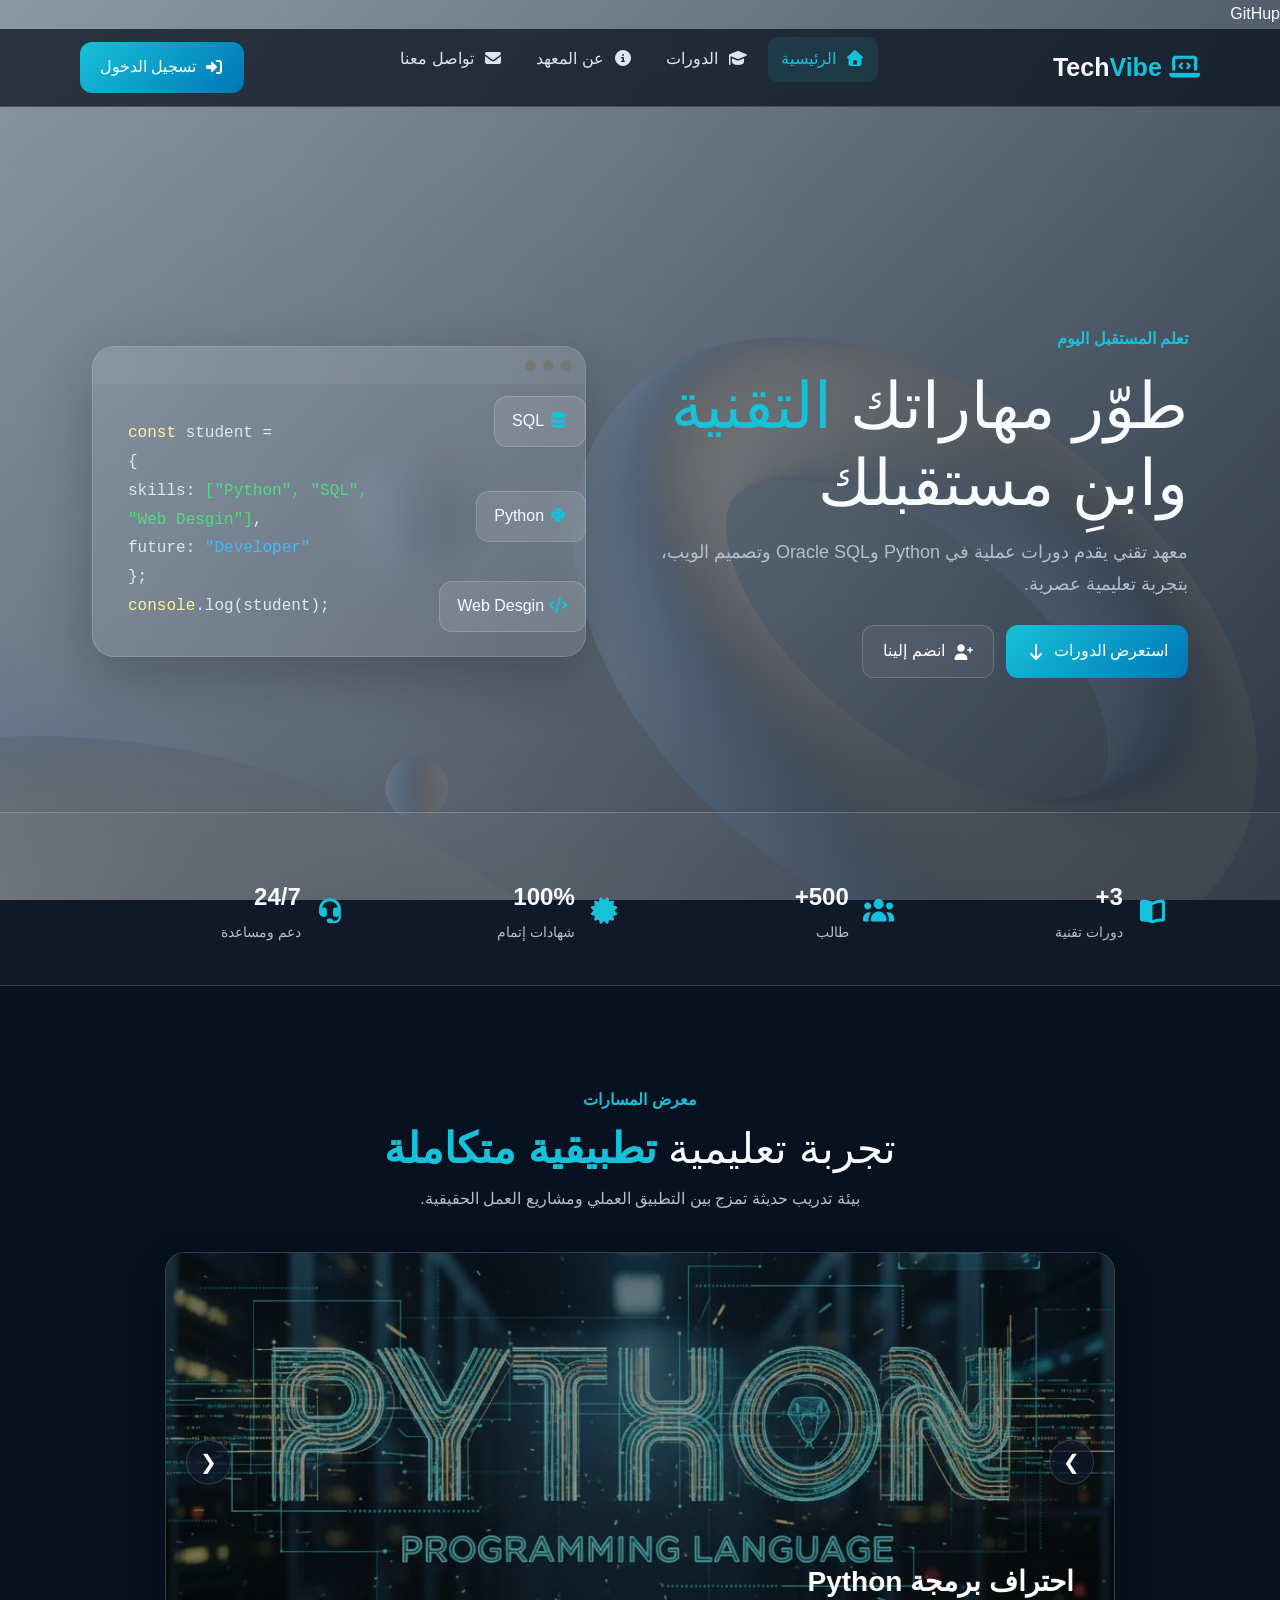
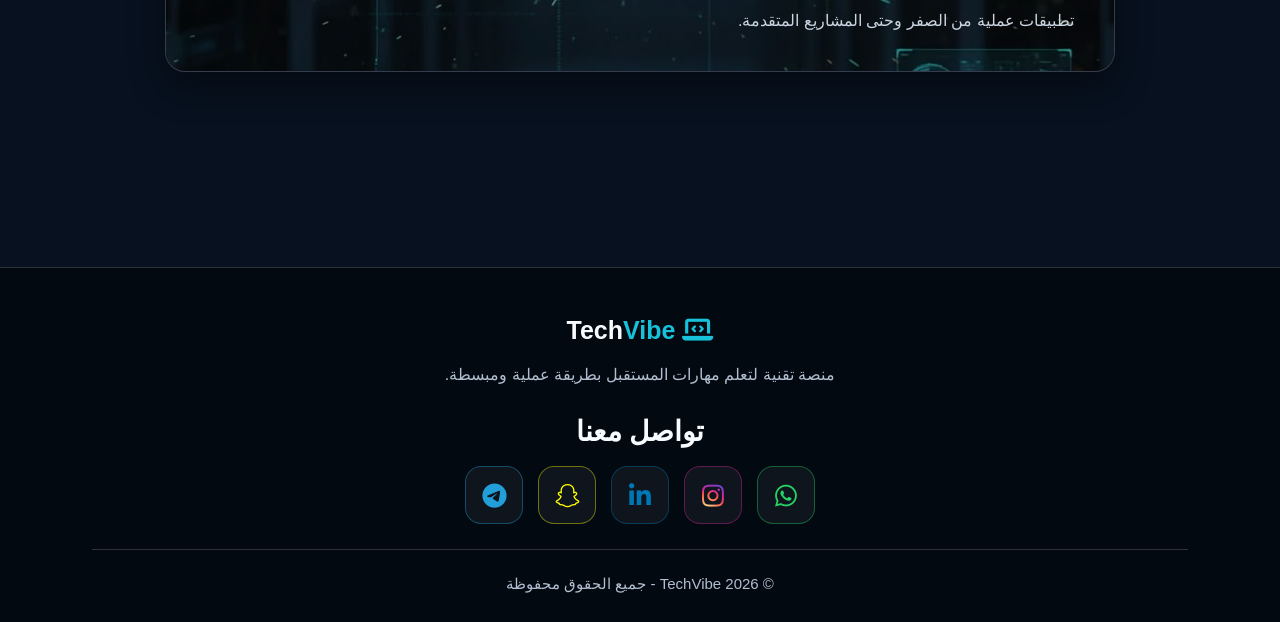
==== index.html @ a843b86e "Add files via upload" ====
<!DOCTYPE html>
<html lang="ar" dir="rtl">
<head>
  <meta charset="UTF-8">
  <meta name="viewport" content="width=device-width, initial-scale=1.0">
  <meta name="description" content="TechVibe - معهد دورات تقنية">
  <title>TechVibe | الرئيسية</title>
  <link rel="stylesheet" href="assets/bootstrap/bootstrap.rtl.min.css">
  <link rel="stylesheet" href="assets/fontawesome/css/all.min.css">
  <link rel="stylesheet" href="css/style.css">
</head>
<body>
<a href="https://githup.com">GitHup</a>
  <!-- شريط التنقل العلوي -->
  <header class="site-header">
    <nav class="navbar container" aria-label="التنقل الرئيسي">
      <a class="logo" href="index.html">
        <i class="fa-solid fa-laptop-code"></i> Tech<span>Vibe</span>
      </a>
      
      <button class="nav-toggle" type="button" aria-label="فتح القائمة" aria-expanded="false">
        <i class="fa-solid fa-bars"></i>
      </button>

      <ul class="nav-links">
        <li><a class="active" href="index.html"><i class="fa-solid fa-house"></i> الرئيسية</a></li>
        <li><a href="html/courses.html"><i class="fa-solid fa-graduation-cap"></i> الدورات</a></li>
        <li><a href="html/about.html"><i class="fa-solid fa-circle-info"></i> عن المعهد</a></li>
        <li><a href="html/contact.html"><i class="fa-solid fa-envelope"></i> تواصل معنا</a></li>
      </ul>

      <a class="login-btn" href="html/login.html">
        <i class="fa-solid fa-right-to-bracket"></i> تسجيل الدخول
      </a>
    </nav>
  </header>

  <main class="page">
    
    <!-- القسم الترحيبي Hero -->
    <section class="hero-section">
      <div class="container hero">
        <div>
          <span class="eyebrow">تعلم المستقبل اليوم</span>
          <h1>طوّر مهاراتك <span>التقنية</span> وابنِ مستقبلك</h1>
          <p>معهد تقني يقدم دورات عملية في Python وOracle SQL وتصميم الويب، بتجربة تعليمية عصرية.</p>
          <div class="actions">
            <a class="main-btn" href="html/courses.html">استعرض الدورات <i class="fa-solid fa-arrow-down"></i></a>
            <button class="outline-btn" id="openRegister" type="button">
              <i class="fa-solid fa-user-plus"></i> انضم إلينا
            </button>
          </div>
        </div>

        <div class="hero-art">
          <div class="code-card glass">
            <div class="window-bar"><i></i><i></i><i></i></div>
            <div class="code">
              <div><span class="p">const</span> student =</div>
              <div class="indent">{</div>
              <div class="indent2">skills: <span class="g">["Python", "SQL", <br> "Web Desgin"]</span>,</div>
              <div class="indent2">future: <span class="b">"Developer"</span></div>
              <div class="indent">};</div>
              <div><span class="p">console</span>.log(student);</div>
            </div>
          </div>
          <div class="float one"><i class="fa-brands fa-python"></i> Python</div>
          <div class="float two"><i class="fa-solid fa-database"></i> SQL</div>
          <div class="float three"><i class="fa-solid fa-code"></i> Web Desgin</div>
        </div>
      </div>
    </section>

    <!-- شريط الإحصائيات -->
    <section class="stats">
  
      <div class="container row g-4 stats-grid">
        <div class="col-6 col-lg-3">
        <div class="stat"><i class="fa-solid fa-book-open"></i><div> <strong>3+</strong><small>دورات تقنية</small></div></div>
        </div>
        <div class="col-6 col-lg-3">
          <div class="stat"><i class="fa-solid fa-users"></i><div><strong>500+</strong><small>طالب</small></div></div>
        </div>
       <div class="col-6 col-lg-3">
          <div class="stat"><i class="fa-solid fa-certificate"></i><div><strong>100%</strong><small>شهادات إتمام</small></div></div>
        </div>
        <div class="col-6 col-lg-3">
          <div class="stat"><i class="fa-solid fa-headset"></i><div><strong>24/7</strong><small>دعم ومساعدة</small></div></div>
          
          
        </div>
      </div>
    </section>
    <!-- قسم السلايدر التفاعلي البسيط والمضمون -->
<section class="page-section" style="margin-top: 20px;">
  <div class="container">
    
    <div class="section-head text-center">
      <span class="section-label">معرض المسارات</span>
      <h2>تجربة تعليمية <strong>تطبيقية متكاملة</strong></h2>
      <p>بيئة تدريب حديثة تمزج بين التطبيق العملي ومشاريع العمل الحقيقية.</p>
    </div>

    <div class="simple-slider">
      <!-- الشريحة 1 -->
      <div class="slide-item active">
        <img src="images/python.jpg" alt="Python">
        <div class="slide-text">
          <h3>احتراف برمجة Python</h3>
          <p>تطبيقات عملية من الصفر وحتى المشاريع المتقدمة.</p>
        </div>
      </div>

      <!-- الشريحة 2 -->
      <div class="slide-item">
        <img src="images/sql.jpg" alt="SQL">
        <div class="slide-text">
          <h3>هندسة قواعد البيانات Oracle SQL</h3>
          <p>احتراف الاستعلامات وتحليل البيانات وربط الجداول.</p>
        </div>
      </div>

      <!-- الشريحة 3 -->
      <div class="slide-item">
        <img src="images/desginweb.jpg" alt="Web">
        <div class="slide-text">
          <h3>تصميم وتطوير واجهات الويب</h3>
          <p>بناء واجهات عصرية تفاعلية باستخدام أحدث التقنيات.</p>
        </div>
      </div>

      <!-- أزرار التنقل اليدوي -->
      <button class="slider-btn prev" type="button" onclick="changeSlide(-1)">&#10095;</button>
      <button class="slider-btn next" type="button" onclick="changeSlide(1)">&#10094;</button>
    </div>

  </div>
</section>


        
          

      




    
  </main>
  <!-- نافذة التسجيل السريع التفاعلية Modal -->
  <div class="modal fade" id="registerModal" tabindex="-1" aria-hidden="true">
    <div class="modal-dialog modal-dialog-centered">
      <div class="modal-content glass modal-tech">
        <div class="modal-header">
          <h2 class="modal-title">التسجيل في دورة</h2>
          <button type="button" class="btn-close btn-close-white" data-bs-dismiss="modal" aria-label="إغلاق"></button>
        </div>
        <div class="modal-body" id="modalContent">
          <div class="loading"><i class="fa-solid fa-spinner fa-spin"></i> جاري تحميل نموذج التسجيل...</div>
        </div>
      </div>
    </div>
  </div>
<footer class="footer">
    <div class="container">
      
      <!-- شعار المنصة ووصفها في المنتصف -->
      <div style="margin-bottom: 25px;">
        <a class="logo" href="index.html"><i class="fa-solid fa-laptop-code"></i> Tech<span>Vibe</span></a>
        <p style="color: var(--muted); margin-top: 8px;">منصة تقنية لتعلم مهارات المستقبل بطريقة عملية ومبسطة.</p>
      </div>

      <!-- قسم تواصل معنا والأيقونات متمركز في الوسط تماماً -->
      <div class="social-section">
        <h2>تواصل معنا</h2>
        <div class="social-icons">
          <a href="#" class="icon-btn telegram" aria-label="telegram"><i class="fa-brands fa-telegram"></i></a>
          <a href="#" class="icon-btn snapchat" aria-label="Snapchat"><i class="fa-brands fa-snapchat"></i></a>
          <a href="#" class="icon-btn linkedin" aria-label="LinkedIn"><i class="fa-brands fa-linkedin-in"></i></a>
          <a href="#" class="icon-btn instagram" aria-label="Instagram"><i class="fa-brands fa-instagram"></i></a>
          <a href="#" class="icon-btn whatsapp" aria-label="WhatsApp"><i class="fa-brands fa-whatsapp"></i></a>
        </div>
      </div>

      <!-- سطر الحقوق ممتد في سطر واحد بعرض الشاشة أسفلهم -->
      <div class="copyright">
        <p>© 2026 TechVibe - جميع الحقوق محفوظة</p>
      </div>

    </div>
  </footer>
  <!-- تنبيه Toast السريع -->
  <div class="toast-container position-fixed bottom-0 start-0 p-3" style="z-index: 4000">
    <div id="toast" class="toast text-bg-dark border-0" role="status" aria-live="polite" aria-atomic="true">
      <div class="d-flex">
        <div class="toast-body">
          <i class="fa-solid fa-circle-check toast-icon"></i>
          <span id="toastMessage"></span>
        </div>
        <button type="button" class="btn-close btn-close-white me-2 m-auto" data-bs-dismiss="toast" aria-label="إغلاق"></button>
      </div>
    </div>
  </div>

  <!-- مكتبات وسكربتات التشغيل -->
  <script src="assets/jquery/jquery-3.7.1.min.js"></script>
  <script src="assets/bootstrap/bootstrap.bundle.min.js"></script>
  <script src="js/script.js"></script>
</body>
</html>
---- css/style.css ----
/* ============================================================
   الجزء 1: المتغيرات العامة ونظام الألوان وشريط التنقل العلوي
   ============================================================ */

/* المتغيرات الأساسية للموقع والتأثير الزجاجي */
:root {
  --primary: #16c1d9;
  --primary2: #0077b6;
  --accent: #8b5cf6;
  --bg: #07111f;
  --glass: rgba(255, 255, 255, 0.09);
  --glass2: rgba(255, 255, 255, 0.14);
  --border: rgba(255, 255, 255, 0.16);
  --text: #f8fbff;
  --muted: #b2bfd0;
  --success: #35d07f;
}

/* إعادة تعيين المسافات العامة */
* {
  box-sizing: border-box;
  margin: 0;
  padding: 0;
}

html {
  scroll-behavior: smooth;
}

/* تنسيق جسم الصفحة والخلفية */
body {
  font-family: "Segoe UI", Tahoma, Arial, sans-serif;
  color: var(--text);
  background: var(--bg);
  min-height: 100vh;
  line-height: 1.8;
  background-image: linear-gradient(135deg, rgba(3, 10, 20, 0.2), rgba(7, 17, 31, 0.78)), url("../images/background.jpg");
  background-size: cover;
  background-position: center;
  background-attachment: fixed;
}

a {
  text-decoration: none;
  color: inherit;
}

/* حاوية المحتوى الرئيسية */
.container {
  width: min(1120px, 92%);
  margin: auto;
}

/* شريط التنقل العلوي الثابت مع تمويه زجاجي */
.site-header {
  position: sticky;
  top: 0;
  z-index: 1000;
  background: rgba(5, 14, 26, 0.72);
  backdrop-filter: blur(20px);
  -webkit-backdrop-filter: blur(20px);
  border-bottom: 1px solid var(--border);
}

.navbar {
  min-height: 76px;
  display: flex;
  align-items: center;
  justify-content: space-between;
  gap: 25px;
}

.logo {
  font-size: 25px;
  font-weight: 800;
  white-space: nowrap;
}

.logo i,
.logo span {
  color: var(--primary);
}

/* زر القائمة للموبايل */
.nav-toggle {
  display: none;
  background: transparent;
  color: #fff;
  border: 1px solid var(--border);
  border-radius: 10px;
  padding: 9px 12px;
  font-size: 20px;
}

/* روابط القائمة العلوية */
.nav-links {
  display: flex;
  align-items: center;
  gap: 7px;
  list-style: none;
}

.nav-links a {
  display: block;
  padding: 8px 13px;
  border-radius: 10px;
  color: #dce6f2;
  transition: 0.25s;
}

.nav-links a:hover,
.nav-links a.active {
  color: var(--primary);
  background: rgba(22, 193, 217, 0.11);
}

.nav-links i {
  margin-left: 5px;
}
/* ============================================================
   الجزء 2: الأزرار والواجهة الترحيبية وبطاقة الكود
   ============================================================ */

/* الأزرار الأساسية والتفاعلية */
.login-btn,
.main-btn {
  display: inline-flex;
  align-items: center;
  justify-content: center;
  gap: 8px;
  border: 0;
  border-radius: 12px;
  padding: 11px 20px;
  background: linear-gradient(135deg, var(--primary), var(--primary2));
  color: #fff;
  cursor: pointer;
  transition: 0.25s;
}

.login-btn:hover,
.main-btn:hover {
  transform: translateY(-5px);
  box-shadow: 0 10px 15px rgba(255, 228, 50, 0.629);
}

/* أزرار الإطار المفرغ */
.outline-btn {
  display: inline-flex;
  align-items: center;
  gap: 8px;
  border: 1px solid var(--border);
  border-radius: 12px;
  padding: 11px 20px;
  background: rgba(255, 255, 255, 0.05);
  color: #fff;
  cursor: pointer;
}

.outline-btn:hover {
  border-color: var(--primary);
  color: var(--primary);
}

/* تباعد الأقسام العامة */
.page {
  padding: 85px 0;
  min-height: calc(100vh - 76px);
}

.hero-section {
  min-height: 620px;
  display: flex;
  align-items: center;
}

.hero {
  display: grid;
  grid-template-columns: 1.05fr 0.95fr;
  gap: 55px;
  align-items: center;
}

.eyebrow,
.section-label {
  color: var(--primary);
  font-weight: 700;
}

.hero h1 {
  font-size: clamp(42px, 5vw, 68px);
  line-height: 1.2;
  margin: 14px 0;
}

.hero h1 span {
  color: var(--primary);
}

.hero p {
  color: var(--muted);
  font-size: 18px;
  max-width: 650px;
  margin-bottom: 25px;
}

.actions {
  display: flex;
  gap: 12px;
  flex-wrap: wrap;
}

/* كروت وتأثيرات الزجاج */
.glass {
  background: var(--glass);
  border: 1px solid var(--border);
  backdrop-filter: blur(18px);
  -webkit-backdrop-filter: blur(18px);
  box-shadow: 0 20px 55px rgba(0, 0, 0, 0.22);
}

.code-card {
  border-radius: 22px;
  overflow: hidden;
}

.window-bar {
  padding: 13px;
  display: flex;
  gap: 7px;
  background: rgba(255, 255, 255, 0.05);
}

.window-bar i {
  width: 11px;
  height: 11px;
  border-radius: 50%;
  background: #777;
}

.code {
  padding: 35px;
  font-family: Consolas, "Courier" , monospace;
  color: #dce7f3;
  direction: ltr !important;
  text-align: left !important;
}

.code .p { color:#fdf497; }
.code .g { color: #4ade80; }
.code .b { color: #38bdf8; }

.indent { padding-right: 25px; padding-right: 0 !important; }
.indent2 { padding-right: 50px; padding-right: 0 !important; }

/* العناصر العائمة الزخرفية */
.float {
  position: absolute;
  padding: 10px 17px;
  border-radius: 13px;
  background: rgba(255, 255, 255, 0.1);
  border: 1px solid var(--border);
  backdrop-filter: blur(14px);
}

.hero-art { position: relative; }
.float.two { top: 50px; right: 0; }
.float.three { bottom: 25px; right: 0; }
.float.one {bottom:115px; }

.float i { color: var(--primary); }
/* ============================================================
   الجزء 3: قسم الإحصائيات، السلايدر التفاعلي، وبطاقات الكورسات
   ============================================================ */

/* شريط الإحصائيات */
.stats {
  padding: 30px 0;
  border-block: 1px solid var(--border);
  background: rgba(255, 255, 255, 0.035);
}

.stats-grid { margin: auto; }

.stat {
  height: 100%;
  display: flex;
  gap: 14px;
  align-items: center;
  padding: 8px;
}

.stat i { font-size: 25px; color: var(--primary); }
.stat strong { font-size: 24px; display: block; }
.stat small { color: var(--muted); }

/* رؤوس الأقسام */
.page-section { padding: 80px 0; }
.section-head { text-align: center; margin-bottom: 38px; }
.section-head h1,
.section-head h2 { font-size: 42px; line-height: 1.3; margin: 8px 0; }
.section-head strong, .about h1 strong { color: var(--primary); }
.section-head p { color: var(--muted); }

.wow-ready { border-radius: 22px; padding: 14px; }

/* السلايدر التفاعلي */
.fallback-slider {
  position: relative;
  overflow: hidden;
  border-radius: 18px;
  min-height: 350px;
}

.slide {
  display: none;
  min-height: 350px;
  padding: 70px 35px;
  text-align: center;
  background-size: cover;
  background-position: center;
}

.slide.active { display: grid; place-items: center; }
.slide h2 { font-size: 40px; }
.slide p { color: #d6deea; font-size: 18px; }

.slide-tag {
  display: inline-block;
  padding: 4px 12px;
  border-radius: 20px;
  border: 1px solid var(--border);
  background: rgba(0, 0, 0, 0.25);
  color: var(--primary);
  margin-bottom: 10px;
}

.slider-controls {
  position: absolute;
  inset: 0;
  display: flex;
  align-items: center;
  justify-content: space-between;
  padding: 0 15px;
  pointer-events: none;
}

.slider-controls button {
  pointer-events: auto;
  border: 1px solid var(--border);
  background: rgba(0, 0, 0, 0.35);
  color: #fff;
  border-radius: 50%;
  width: 44px;
  height: 44px;
  cursor: pointer;
  font-size: 28px;
}

.dots { text-align: center; margin-top: 12px; }
.dots button {
  width: 9px;
  height: 9px;
  border: 0;
  border-radius: 50%;
  margin: 0 4px;
  background: #708094;
  cursor: pointer;
}
.dots button.active { background: var(--primary); }

.mini-card i { font-size: 30px; color: var(--primary); margin-bottom: 12px; }
.mini-card p, .muted-text { color: var(--muted); }

.course-aside {
  display: flex;
  gap: 12px;
  align-items: center;
  padding: 15px 18px;
  border-radius: 14px;
  margin-bottom: 25px;
  color: var(--muted);
}
.course-aside i { color: var(--primary); }

/* بطاقات الكورسات المولدة بالجافاسكريبت */
#coursesContainer { margin-bottom: 30px; }

.course-card {
  height: 100%;
  overflow: hidden;
  border-radius: 20px;
  background: var(--glass);
  border: 1px solid var(--border);
  backdrop-filter: blur(16px);
  transition: 0.3s;
}

.course-card:hover {
  transform: translateY(-7px);
  border-color: rgba(22, 193, 217, 0.5);
}
/* بطاقة الكورس المستطيلة */
.course-card {
  display: flex;
  flex-direction: column;
  height: 100%;
  border-radius: 18px;
  overflow: hidden;
  border: 1px solid var(--border);
  background: var(--glass);
  backdrop-filter: blur(14px);
  transition: transform 0.3s ease, border-color 0.3s ease, box-shadow 0.3s ease;
}

.course-card:hover {
  transform: translateY(-6px);
  border-color: var(--primary);
  box-shadow: 0 12px 30px rgba(0, 0, 0, 0.25);
}

/* حاوية صورة رأس البطاقة */
.course-thumb {
  width: 100%;
  height: 190px;
  overflow: hidden;
  position: relative;
  background: rgba(0, 0, 0, 0.2);
}

.course-thumb img {
  width: 100%;
  height: 100%;
  object-fit: cover;
  transition: transform 0.4s ease;
}

.course-card:hover .course-thumb img {
  transform: scale(1.05);
}

/* محتوى البطاقة */
.course-body {
  padding: 22px;
  display: flex;
  flex-direction: column;
  flex-grow: 1;
  text-align: right;
}

.course-body h3 {
  font-size: 20px;
  margin-bottom: 10px;
}

.course-body p {
  color: var(--muted);
  font-size: 14.5px;
  line-height: 1.6;
  flex-grow: 1; /* يضمن تماثل ارتفاع النصوص بين البطاقات الثلاث */
  margin-bottom: 16px;
}

.course-icon {
  height: 175px;
  display: grid;
  place-items: center;
  font-size: 70px;
  background: linear-gradient(135deg, rgba(22, 193, 217, 0.13), rgba(139, 92, 246, 0.13));
}

.python { color: #ffd43b; }
.oracle { color: #ff5349; }
.web { color: #38bdf8; }

.course-body { padding: 23px; }
.course-body h3 { font-size: 22px; }
.course-body p { color: var(--muted); min-height: 65px; }

.meta {
  display: flex;
  justify-content: space-between;
  gap: 8px;
  flex-wrap: wrap;
  border-top: 1px solid var(--border);
  padding-top: 13px;
  margin-top: 15px;
  color: var(--muted);
  font-size: 14px;
}

.course-body .main-btn { width: 100%; margin-top: 18px; }
/* ============================================================
   الجزء 4: الجداول، حقول النماذج، وصفحات التسجيل والتفاصيل
   ============================================================ */

/* تنسيق الجداول */
.schedule-section { padding-top: 35px; }
.table-wrap { border-radius: 18px; overflow: hidden; padding: 5px; }
.table-wrap .table {
  --bs-table-bg: transparent;
  --bs-table-striped-bg: rgba(255, 255, 255, 0.03);
  --bs-table-hover-bg: rgba(22, 193, 217, 0.08);
  color: #fff;
}
.table-wrap .table th,
.table-wrap .table td { border-color: var(--border); }

/* بطاقات النماذج */
.form-card,
.login-card,
.detail-card {
  max-width: 780px;
  margin: auto;
  padding: 35px;
  border-radius: 22px;
}

.form-group { margin-bottom: 18px; }
.form-group label { display: block; margin-bottom: 7px; }

/* حقول الإدخال الزجاجية */
.form-control {
  width: 100%;
  padding: 12px 14px;
  border-radius: 11px;
  border: 1px solid var(--border);
  outline: none;
  background: rgba(255, 255, 255, 0.06);
  color: #fff;
}

.form-control:focus {
  border-color: var(--primary);
  box-shadow: 0 0 0 0.2rem rgba(22, 193, 217, 0.12);
}

.form-control option { color: #111; }
.form-check-input { background-color: rgba(255, 255, 255, 0.08); border-color: var(--border); }
textarea.form-control { resize: vertical; }

/* كرت تسجيل الدخول */
.login-card { max-width: 500px; text-align: center; }
.login-icon, .feature-icon { display: grid; place-items: center; }
.login-icon {
  width: 78px;
  height: 78px;
  margin: 0 auto 18px;
  border-radius: 50%;
  background: rgba(22, 193, 217, 0.12);
  color: var(--primary);
  font-size: 30px;
}
.login-card .form-group label{
display: block;
text-align: left;
}

.input-wrap { position: relative; }
.input-wrap > i { position: absolute; right: 15px; top: 19px; color: var(--primary); z-index: 2; }
.input-wrap input { padding-right: 44px; }
.full { width: 100%; }

/* شبكة التسجيل والجانب التعريفي */
.auth-grid { display: grid; grid-template-columns: 1fr 1fr; gap: 25px; align-items: stretch; }

.auth-link { text-align: center; margin-top: 20px; color: var(--muted); }
.auth-link a { color: var(--primary); font-weight: 700; }

/* شبكة صفحة عن المعهد والاتصال */
.about-grid { display: grid; grid-template-columns: 1fr 1fr; gap: 35px; align-items: center; }
.about h1 { font-size: 44px; line-height: 1.35; margin: 10px 0 20px; }
.about p { color: var(--muted); margin-bottom: 15px; }

.features { display: grid; gap: 16px; }
.feature { display: flex; gap: 15px; padding: 20px; border-radius: 16px; }
.feature-icon {
  width: 52px;
  height: 52px;
  min-width: 52px;
  border-radius: 13px;
  background: rgba(22, 193, 217, 0.1);
  color: var(--primary);
}
.feature h3 { font-size: 18px; }
.feature p { margin: 0; color: var(--muted); }

.contact-grid { display: grid; grid-template-columns: 0.8fr 1.2fr; gap: 25px; align-items: start; }
.contact-info { display: grid; gap: 14px; }
.contact-item { display: flex; align-items: center; gap: 15px; padding: 18px; border-radius: 16px; }
.contact-item > i {
  width: 45px;
  height: 45px;
  border-radius: 12px;
  background: rgba(22, 193, 217, 0.1);
  color: var(--primary);
  display: grid;
  place-items: center;
  font-size: 20px;
}
.course-card,
.form-card{
  max-width: 500px !important;
  width: 100%;
  margin: 0 auto !important;
}
.contact-item h3 { font-size: 17px; }
.contact-item p { color: var(--muted); margin: 0; direction: ltr; display: inline-block; }

/* صفحة تفاصيل الدورة التدريبية */
.detail-card h1 { font-size: 42px; margin: 10px 0; }
.detail-card > p { color: var(--muted); }
.detail-list { list-style: none; padding: 0; margin: 25px 0; }
.detail-list li { margin: 9px 0; }
.detail-list i { color: var(--success); margin-left: 8px; }
.back { background: transparent; border: 0; color: var(--primary); cursor: pointer; margin-bottom: 20px; }

.detail-top .course-icon { width: 90px; height: 90px; border-radius: 18px; flex: none; font-size: 42px; }
.detail-actions { display: flex; gap: 10px; flex-wrap: wrap; }

/* ============================================================
   الجزء 5: الفوتر الموحد بالوسط، الأيقونات الملونة، وشاشات الموبايل
   ============================================================ */

/* تنسيق الفوتر العام في منتصف الصفحة */
.footer {
  padding: 40px 0 25px;
  background: rgba(3, 9, 17, 0.92);
  border-top: 1px solid var(--border);
  text-align: center;
}

/* قسم تواصل معنا الموحد */
.social-section {
  display: flex;
  flex-direction: column;
  align-items: center;
  margin-bottom: 25px;
}

.social-section h2,
.social-section h3 {
  font-size: 28px;
  margin-bottom: 18px;
  color: var(--text);
  font-weight: 700;
}

.social-icons {
  display: flex;
  justify-content: center;
  align-items: center;
  gap: 15px;
  direction: ltr; /* الترتيب:  تليجرام سناب، لينكد إن، إنستغرام، واتساب */
}

/* المربع الزجاجي الموحد للأيقونات */
.icon-btn {
  width: 58px;
  height: 58px;
  background: rgba(255, 255, 255, 0.05);
  border: 1px solid var(--border);
  border-radius: 16px;
  display: inline-flex;
  align-items: center;
  justify-content: center;
  font-size: 25px;
  text-decoration: none;
  backdrop-filter: blur(12px);
  -webkit-backdrop-filter: blur(12px);
  transition: transform 0.3s cubic-bezier(0.175, 0.885, 0.32, 1.275), 
              border-color 0.3s ease, 
              box-shadow 0.3s ease;
}

.icon-btn:hover {
  transform: translateY(-5px) scale(1.07);
}

/* 1. إنستغرام: تدرج لوني دقيق داخل الخط فقط */
.icon-btn.instagram i {
  display: inline-block !important;
  background: radial-gradient(circle at 30% 107%, #fdf497 0%, #fd5949 45%, #d6249f 60%, #285aeb 90%) !important;
  -webkit-background-clip: text !important;
  background-clip: text !important;
  -webkit-text-fill-color: transparent !important;
  color: transparent !important;
}
.icon-btn.instagram { border-color: rgba(214, 36, 159, 0.4); }
.icon-btn.instagram:hover { box-shadow: 0 0 18px rgba(214, 36, 159, 0.5); }

/* 2. واتساب الأخضر الثابت */
.icon-btn.whatsapp i { color: #25D366 !important; }
.icon-btn.whatsapp { border-color: rgba(37, 211, 102, 0.4); }
.icon-btn.whatsapp:hover { box-shadow: 0 0 18px rgba(37, 211, 102, 0.5); }

/* 3. لينكد إن الأزرق الثابت */
.icon-btn.linkedin i { color: #0077B5 !important; }
.icon-btn.linkedin { border-color: rgba(0, 119, 181, 0.4); }
.icon-btn.linkedin:hover { box-shadow: 0 0 18px rgba(0, 119, 181, 0.5); }

/* 4. سناب شات الأصفر الثابت */
.icon-btn.snapchat i { color: #FFFC00 !important; }
.icon-btn.snapchat { border-color: rgba(255, 252, 0, 0.4); }
.icon-btn.snapchat:hover { box-shadow: 0 0 18px rgba(255, 252, 0, 0.5); }

/* 5. تيلجرام السماوي الثابت */
.icon-btn.telegram i{
    color: #229ed9 !important;
}
.icon-btn.telegram{
    border-color: rgba(34, 158, 217, 0.4);
}
.icon-btn.telegram:hover{
    border-color:#229ed9 ;
    box-shadow: 0 0 18px rgba(34, 158, 217, 0.4);
}

/* سطر الحقوق ممتد في سطر واحد بعرض الشاشة أسفل الأيقونات */
.copyright {
  width: 100%;
  border-top: 1px solid var(--border);
  padding-top: 20px;
  margin-top: 20px;
}

.copyright p {
  margin: 0;
  color: var(--muted);
  font-size: 15px;
  white-space: nowrap; /* يمنع نزول النص لسطرين */
}

/* النوافذ المنبثقة والتوست */
.modal-tech {
  background: rgba(9, 22, 37, 0.94) !important;
  color: #fff;
  border: 1px solid var(--border);
  backdrop-filter: blur(18px);
}
.modal-tech .modal-header { border-bottom-color: var(--border); }
.modal-tech .modal-footer { border-top-color: var(--border); }

.loading { text-align: center; padding: 30px; color: var(--muted); }
.loading i { color: var(--primary); margin-left: 7px; }
.toast-icon { color: var(--success); margin-left: 8px; }

/* التجاوب مع شاشات التابلت والموبايل (Responsive Queries) */
@media (max-width: 900px) {
  .nav-toggle { display: block; }
  .nav-links {
    display: none;
    position: absolute;
    top: 76px;
    right: 4%;
    left: 4%;
    padding: 12px;
    flex-direction: column;
    align-items: stretch;
    background: rgba(5, 14, 26, 0.96);
    border: 1px solid var(--border);
    border-radius: 14px;
  }
  .nav-links.open { display: flex; }
  .login-btn { display: none; }
  .hero { grid-template-columns: 1fr; text-align: center; }
  .hero p { margin-inline: auto; }
  .actions { justify-content: center; }
    .hero-art { margin-top: 20px; }
  .contact-grid,
  .about-grid { grid-template-columns: 1fr; }
}

@media (max-width: 600px) {
  .page { padding: 60px 0; }
  .page-section { padding: 55px 0; }
  .hero-section { min-height: auto; }
  .hero h1 { font-size: 40px; }
  .section-head h1,
  .section-head h2,
  .about h1,
  .detail-card h1 { font-size: 34px; }
  .form-card,
  .login-card,
  .detail-card { padding: 23px; }
  .code { font-size: 12px; padding: 22px; }
  .float { font-size: 13px; padding: 7px 11px; }
  .float.one { top: 10px; }
  .float.two { bottom: 10px; }
  .fallback-slider,
  .slide { min-height: 280px; }
  .slide h2 { font-size: 30px; }
  .contact-grid { gap: 18px; }
  .navbar { gap: 10px; }
}/* تنسيق السلايدر البسيط والمستقل */
.simple-slider {
  position: relative;
  max-width: 950px;
  height: 420px;
  margin: 30px auto;
  border-radius: 20px;
  overflow: hidden;
  border: 1px solid var(--border);
  box-shadow: 0 15px 35px rgba(0, 0, 0, 0.4);
  background: #0f172a;
}

.slide-item {
  position: absolute;
  inset: 0;
  opacity: 0;
  visibility: hidden;
  transition: opacity 0.6s ease-in-out, visibility 0.6s ease;
}

.slide-item.active {
  opacity: 1;
  visibility: visible;
}

.slide-item img {
  width: 100%;
  height: 100%;
  object-fit: cover;
  filter: brightness(0.6); /* تعتيم لإبراز النصوص */
}

.slide-text {
  position: absolute;
  bottom: 35px;
  right: 40px;
  left: 40px;
  text-align: right;
  z-index: 2;
}

.slide-text h3 {
  font-size: 28px;
  font-weight: 700;
  color: #ffffff;
  margin-bottom: 8px;
}

.slide-text p {
  font-size: 16px;
  color: #cbd5e1;
  margin: 0;
}

/* أزرار الأسهم */
.slider-btn {
  position: absolute;
  top: 50%;
  transform: translateY(-50%);
  background: rgba(15, 23, 42, 0.7);
  color: #fff;
  border: 1px solid var(--border);
  width: 45px;
  height: 45px;
  border-radius: 50%;
  font-size: 20px;
  cursor: pointer;
  z-index: 5;
  display: flex;
  align-items: center;
  justify-content: center;
  transition: 0.3s;
}

.slider-btn:hover {
  background: var(--primary);
  color: #000;
}

.slider-btn.prev { right: 20px; }
.slider-btn.next { left: 20px; }
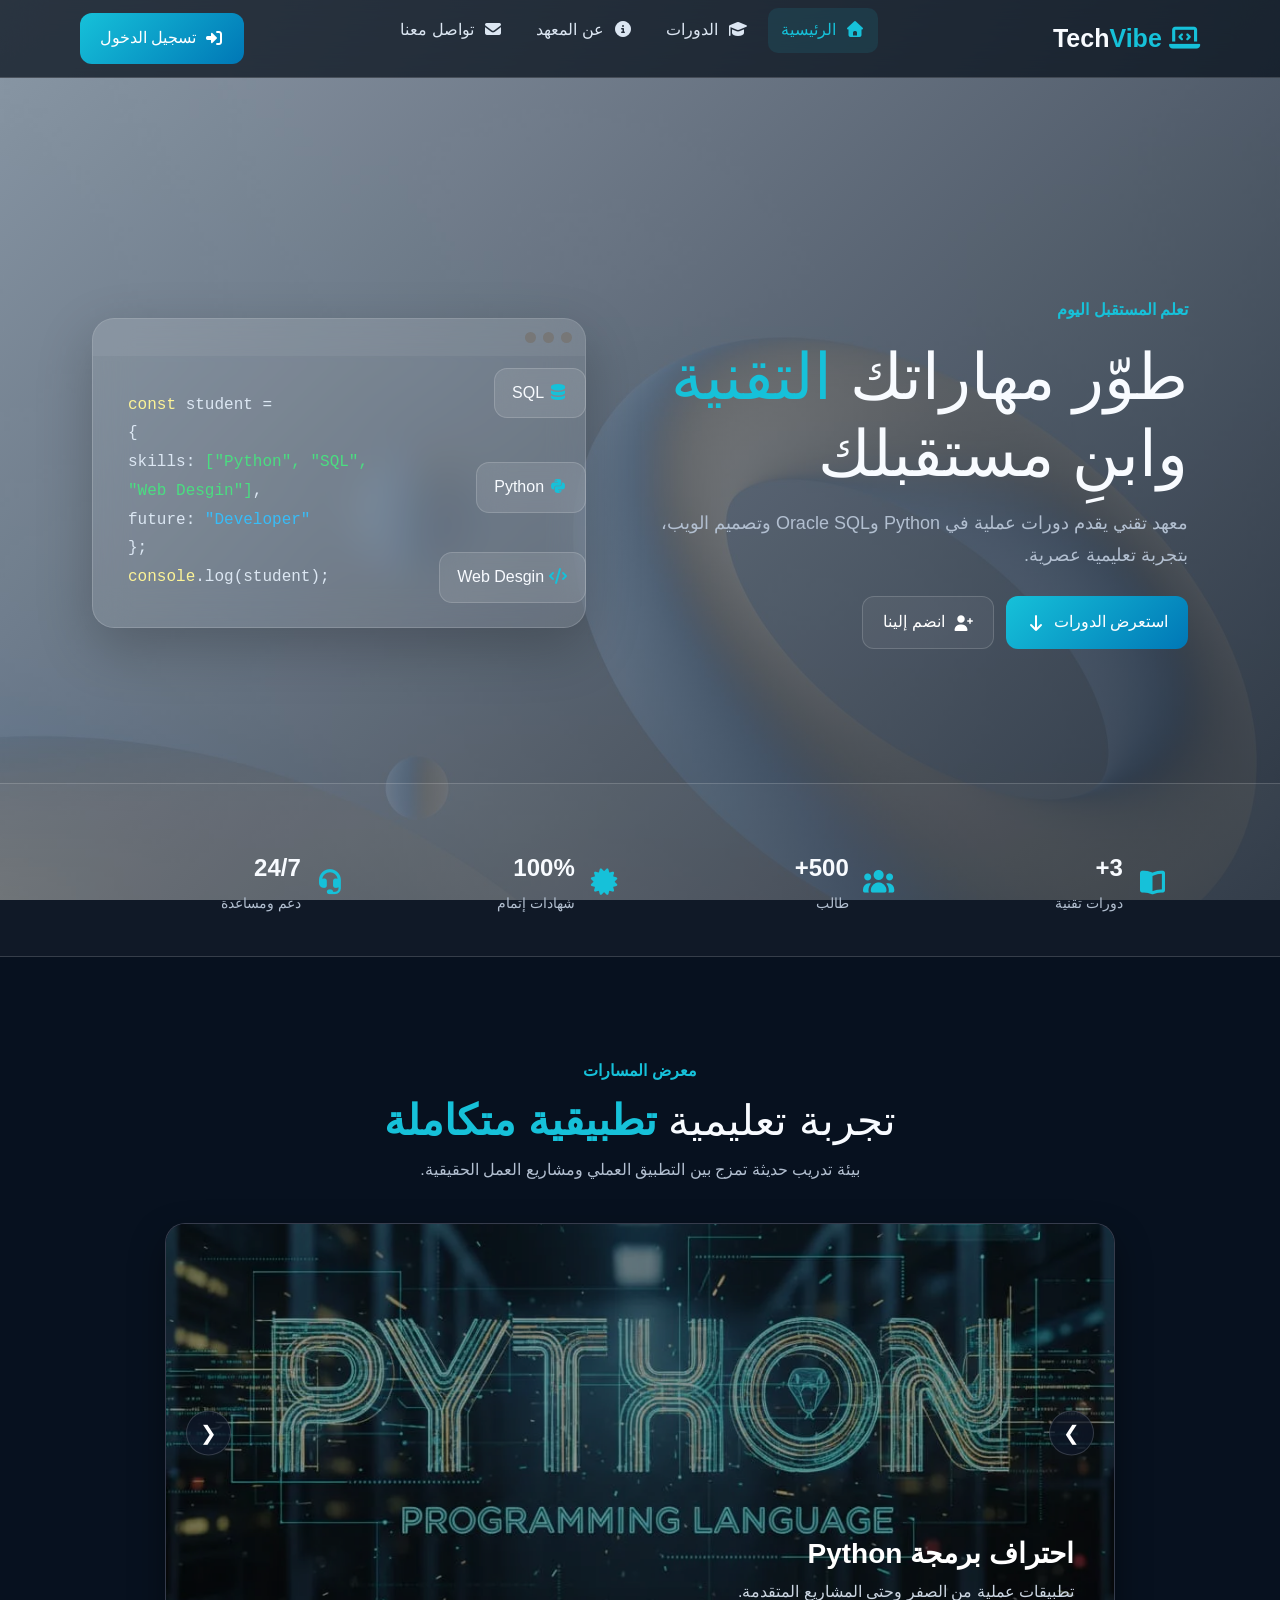
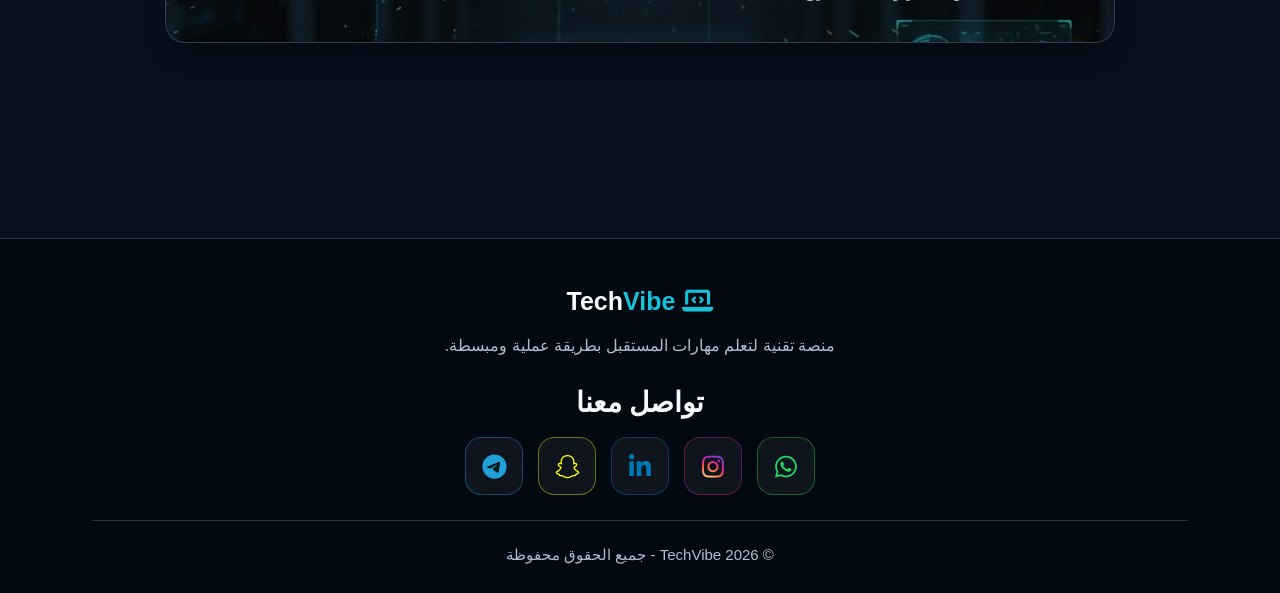
==== commit 459806ec: "Add files via upload" ====
--- a/index.html
+++ b/index.html
@@ -10,7 +10,6 @@
   <link rel="stylesheet" href="css/style.css">
 </head>
 <body>
-<a href="https://githup.com">GitHup</a>
   <!-- شريط التنقل العلوي -->
   <header class="site-header">
     <nav class="navbar container" aria-label="التنقل الرئيسي">
